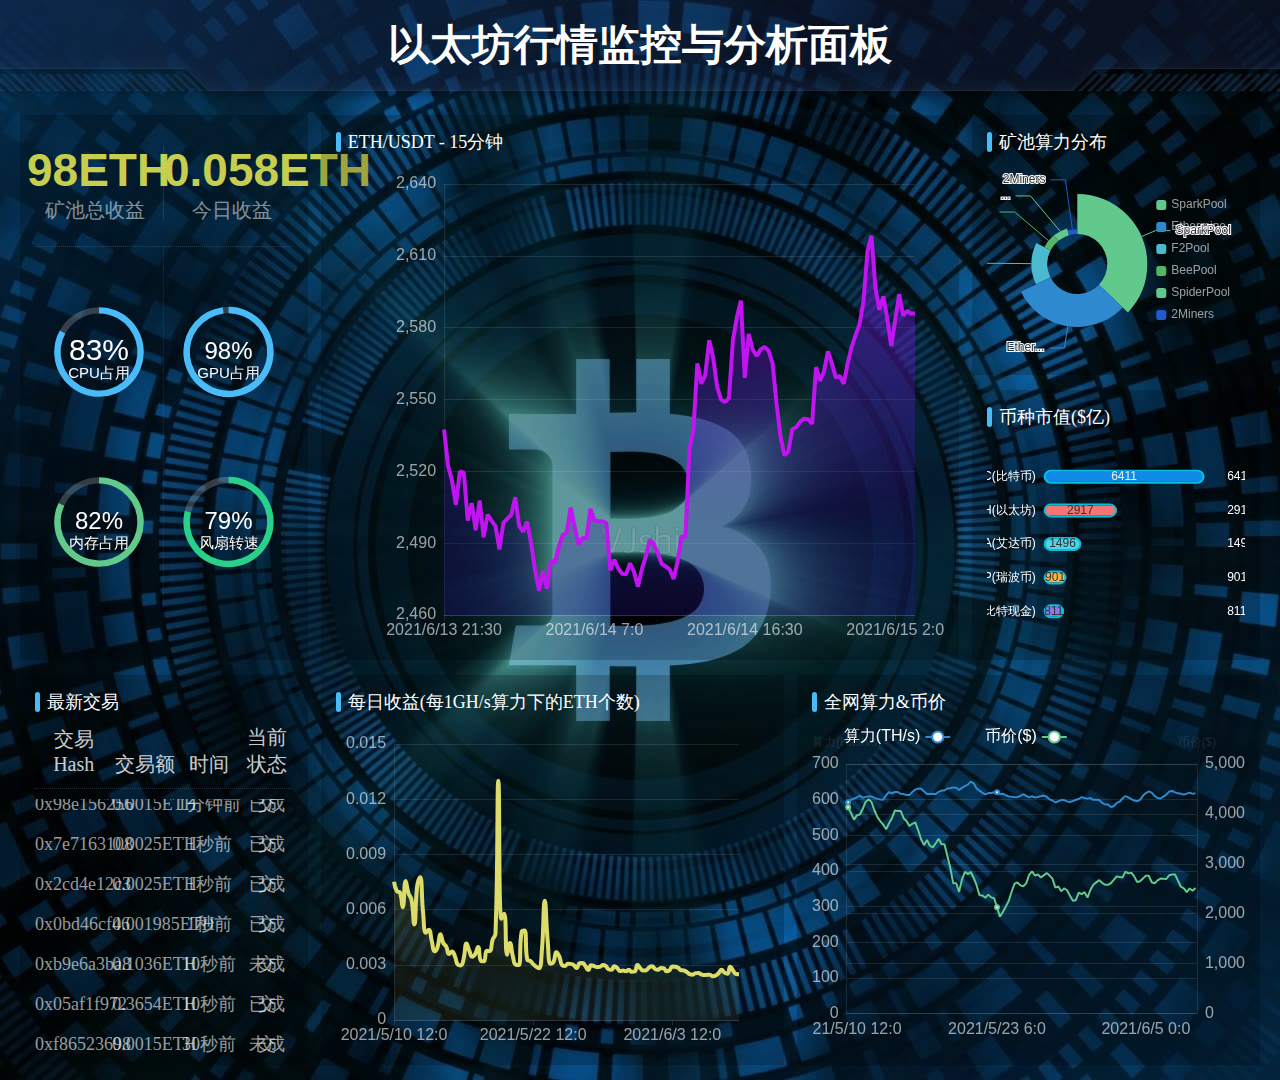
==== index.html @ 6bd68f40 "pages" ====
﻿<!DOCTYPE html>
<html lang="cn">
<head>
<meta charset="utf-8">
  <title>以太坊矿机监控与行情分析</title>

<script type="text/javascript" src="js/jquery.js"></script>
<script type="text/javascript" src="js/echarts.min.js"></script>
<script type="text/javascript" src="js/js.js"></script>
<script type="text/javascript" src="js/jquery.limarquee.js"></script>
<script type="text/javascript" src="js/jquery.cxselect.min.js"></script>
<link rel="stylesheet" href="css/comon0.css">
</head>
<body>
<div style="background:#000d4a url(images/bg.jpg) center top;">
  <div class="loading">
    <div class="loadbox"> <img src="picture/loading.gif"> 页面加载中... </div>
  </div>
  <div class="back"></div>
  <div class="head">
    <h1>以太坊行情监控与分析面板</h1>
    <div class="weather"><span id="showTime"></span></div>
	    </div>
    <script>
var t = null;
    t = setTimeout(time,1000);//開始运行
    function time()
    {
       clearTimeout(t);//清除定时器
       dt = new Date();
		var y=dt.getFullYear();
		var mt=dt.getMonth()+1;
		var day=dt.getDate();
       var h=dt.getHours();//获取时
       var m=dt.getMinutes();//获取分
       var s=dt.getSeconds();//获取秒
       document.getElementById("showTime").innerHTML = y+"年"+mt+"月"+day+"日"+h+"时"+m+"分"+s+"秒";
       t = setTimeout(time,1000); //设定定时器，循环运行
    }
</script>
  <div class="mainbox">
    <ul class="clearfix">
      <li>
        <div class="boxall" style="height:545px;">

          <div class="navboxall" >
			<div class="sycm">
          <ul class="clearfix">
            <li>
              <h2>98ETH</h2>
              <span>矿池总收益</span></li>
            <li>
              <h2>0.058ETH</h2>
              <span>今日收益</span></li>

          </ul>

        </div>

			  <ul class="jindu clearfix">
				  <div></div>
				  <div></div>
			  <li id="zb1"></li>
			  <li id="zb2"></li>
			  <li id="zb3"></li>
			  <li id="zb4"></li>
			  </ul>
			</div>
        </div>
      </li>
      <li>
        <div class="boxall" style="height:545px">
          <div class="alltitle">ETH/USDT - 15分钟</div>
          <div class="navboxall" id="echart4"></div>
        </div>
      </li>
      <li>
        <div class="boxall" style="height:260px">
          <div class="alltitle">矿池算力分布</div>
          <div class="navboxall" id="echart1"> </div>
        </div>
        <div class="boxall" style="height:270px">
          <div class="alltitle">币种市值($亿)</div>
          <div class="navboxall"  id="echart2"> </div>
        </div>
      </li>
    </ul>
    <ul class="clearfix">
      <li>
        <div class="boxall" style="height:390px;">
          <div class="alltitle">最新交易</div>
          <div class="navboxall" >
            <div class="wraptit"> <span>交易Hash</span><span>交易额</span><span>时间</span><span>当前状态</span> </div>
            <div class="wrap">
              <ul>
                <li>
                  <p><span>0x7e7163108</span><span>0.0025ETH</span><span>1秒前</span><span>已成交</span></p>
                </li>
                <li>
                  <p><span>0x2cd4e12c3</span><span>0.0025ETH</span><span>1秒前</span><span>已成交</span></p>
                </li>
                <li>
                  <p><span>0x0bd46cf46</span><span>0.001985ETH</span><span>1秒前</span><span>已成交</span></p>
                </li>
                <li>
                  <p><span>0xb9e6a3ba8</span><span>0.1036ETH</span><span>10秒前</span><span>已成交</span></p>
                </li>
                <li>
                  <p><span>0x05af1f972</span><span>0.3654ETH</span><span>10秒前</span><span>未成交</span></p>
                </li>
                <li>
                  <p><span>0xf86523698</span><span>0.0015ETH</span><span>30秒前</span><span>已成交</span></p>
                </li>
                <li>
                  <p><span>0xf86523751</span><span>0.0015ETH</span><span>30秒前</span><span>未成交</span></p>
                </li>
                <li>
                  <p><span>0x98e156256</span><span>0.0015ETH</span><span>1分钟前</span><span>已成交</span></p>
                </li>

				</ul>
            </div>
          </div>
        </div>
      </li>
      <li style="width:38%">
        <div class="boxall" style="height:390px">
          <div class="alltitle">每日收益(每1GH/s算力下的ETH个数)</div>
          <div class="navboxall" id="echart3"></div>
        </div>
      </li>
      <li style="width:38%">
        <div class="boxall" style="height:390px">
          <div class="alltitle">全网算力&币价</div>
          <div class="navboxall" id="echart5"></div>
        </div>
      </li>
    </ul>
  </div>
</div>

<script>
  $('#echart4').click(()=>{
    $(location).attr('href', './otherpages/k-line.html');
  })

  $('#zb1').click(()=>{
    $(location).attr('href', './otherpages/miners.html');
  })
  $('#zb2').click(()=>{
    $(location).attr('href', './otherpages/miners.html');
  })
  $('#zb3').click(()=>{
    $(location).attr('href', './otherpages/miners.html');
  })
  $('#zb4').click(()=>{
    $(location).attr('href', './otherpages/miners.html');
  })

  $('#echart3').click(()=>{
    $(location).attr('href', './otherpages/income.html');
  })

  $('#echart1').click(()=>{
    $(location).attr('href', './otherpages/minerPool.html');
  })

$(function(){
	$('.wrap').liMarquee({
		direction: 'up',//身上滚动
		//runshort: false,//内容不足时不滚动
		scrollamount: 20//速度
	});
});
</script>

</body>
</html>
---- css/comon0.css ----
﻿@charset "utf-8";
/* CSS Document */
* {
    -webkit-box-sizing: border-box;
    -moz-box-sizing: border-box;
    box-sizing: border-box
}

*, body {
    padding: 0px;
    margin: 0px;
    color: #222;
    font-family: "微软雅黑";
}

body {
    color: #666;
    font-size: 16px;
}

li {
    list-style-type: none;
}

table {
}

i {
    margin: 0px;
    padding: 0px;
    text-indent: 0px;
}

img {
    border: none;
    max-width: 100%;
}

a {
    text-decoration: none;
    color: #399bff;
}

a.active, a:focus {
    outline: none !important;
    text-decoration: none;
}

ol, ul, p, h1, h2, h3, h4, h5, h6 {
    padding: 0;
    margin: 0
}

a:hover {
    color: #06c;
    text-decoration: none !important
}


.clearfix:after, .clearfix:before {
    display: table;
    content: " "
}

.clearfix:after {
    clear: both
}

.pulll_left {
    float: left;
}

.pulll_right {
    float: right;
}


.loading {
    position: fixed;
    left: 0;
    top: 0;
    font-size: 16px;
    z-index: 100000000;
    width: 100%;
    height: 100%;
    background: #1a1a1c;
    text-align: center;
}

.loadbox {
    position: absolute;
    width: 160px;
    height: 150px;
    color: rgba(255, 255, 255, .6);
    left: 50%;
    top: 50%;
    margin-top: -100px;
    margin-left: -75px;
}

.loadbox img {
    margin: 10px auto;
    display: block;
    width: 40px;
}

.head {
    height: 105px;
    background: url(../images/head_bg.png) no-repeat center center;
    position: relative
}

.head h1 {
    color: #fff;
    text-align: center;
    font-size: 42px;
    line-height: 90px;;
}

.head h1 img {
    width: 1.5rem;
    display: inline-block;
    vertical-align: middle;
    margin-right: .2rem
}

.weather {
    position: absolute;
    right: 30px;
    top: 0;
    line-height: 70px;
}

.weather span {
    color: rgba(255, 255, 255, .9) !important;
    font-size: 24px;
}


.mainbox {
    padding: 10px 20px 0px 20px;
}

.mainbox > ul {
    margin-left: -.4rem;
    margin-right: -.4rem;
}

.mainbox > ul > li {
    float: left;
    padding: 0 .4rem
}

.mainbox > ul > li {
    width: 24%
}

.mainbox > ul > li:nth-child(2) {
    width: 52%
}

.boxall {
    padding: 15px;
    background: rgba(0, 0, 0, .2);
    position: relative;
    margin-bottom: 15px;;
    z-index: 10;
}

.alltitle {
    font-size: 18px;
    color: #fff;
    position: relative;
    padding-left: 12px;
    margin-bottom: 10px;
}

.alltitle:before {
    width: 5px;
    height: 20px;
    top: 2px;
    position: absolute;
    content: "";
    background: #49bcf7;
    border-radius: 20px;
    left: 0;
}

.navboxall {
    height: calc(100% - 30px);
}

/*Plugin CSS*/
.wrap {
    height: 82%;
    overflow: hidden;
}

.wrap li {
    line-height: 40px;
    height: 40px;
}

.wrap li p, .wraptit {
    font-size: 0;
}

.wrap li span, .wraptit span {
    display: inline-block;
    font-size: 18px;
    color: rgba(255, 255, 255, .6);
    text-align: center;
}

.wraptit {
    border-bottom: 1px dotted rgba(255, 255, 255, .15);
    padding: 0 0 10px 0;
    margin-bottom: 10px;
}

.wraptit span {
    font-size: 20px;
    color: rgba(255, 255, 255, .8);
}

.wrap li span:nth-child(1), .wraptit span:nth-child(1) {
    width: 30%
}

.wrap li span:nth-child(2), .wraptit span:nth-child(2) {
    width: 25%
}

.wrap li span:nth-child(3), .wraptit span:nth-child(3) {
    width: 25%
}

.wrap li span:nth-child(4), .wraptit span:nth-child(4) {
    width: 20%
}

.str_wrap {
    overflow: hidden;
    width: 100%;
    position: relative;
    -moz-user-select: none;
    -khtml-user-select: none;
    user-select: none;
    white-space: nowrap;
}


.str_move {
    white-space: nowrap;
    position: absolute;
    top: 0;
    left: 0;
    cursor: move;
}

.str_move_clone {
    display: inline-block;
    vertical-align: top;
    position: absolute;
    left: 100%;
    top: 0;
}

.str_vertical .str_move_clone {
    left: 0;
    top: 100%;
}

.str_down .str_move_clone {
    left: 0;
    bottom: 100%;
}

.str_vertical .str_move,
.str_down .str_move {
    white-space: normal;
    width: 100%;
}

.str_static .str_move,
.no_drag .str_move,
.noStop .str_move {
    cursor: inherit;
}

.str_wrap img {
    max-width: none !important;
}


.sycm ul {
    margin-left: -.5rem;
    margin-right: -.5rem;
    padding: .16rem 0;
}

.sycm li {
    float: left;
    width: 50%;
    text-align: center;
    position: relative
}

.sycm li:before {
    position: absolute;
    content: "";
    height: 80%;
    width: 1px;
    background: rgba(255, 255, 255, .1);
    right: 0;
    top: 15%;
}

.sycm li:last-child:before {
    width: 0;
}

.sycm li h2 {
    font-size: 46px;
    padding-top: 10px;
    color: #c7cd4f;
    font-weight: 700;
    font-family: Gotham, "Helvetica Neue", Helvetica, Arial, "sans-serif";
}

.sycm li span {
    font-size: 20px;
    color: #fff;
    opacity: .5;
}


.jindu li {
    width: 50%;
    float: left;
    height: 170px;;
}

.jindu li:nth-child(odd), .jindu div:nth-child(odd) {
    border-right: 1px dotted rgba(255, 255, 255, .1);
}

.jindu div {
    width: 50%;
    float: left;
    color: #fff;
    text-align: center;
    border-top: 1px dotted rgba(255, 255, 255, .15);
    padding: 20px 0 0 0;
    margin: 20px 0 0 0;
    font-size: 24px;
}
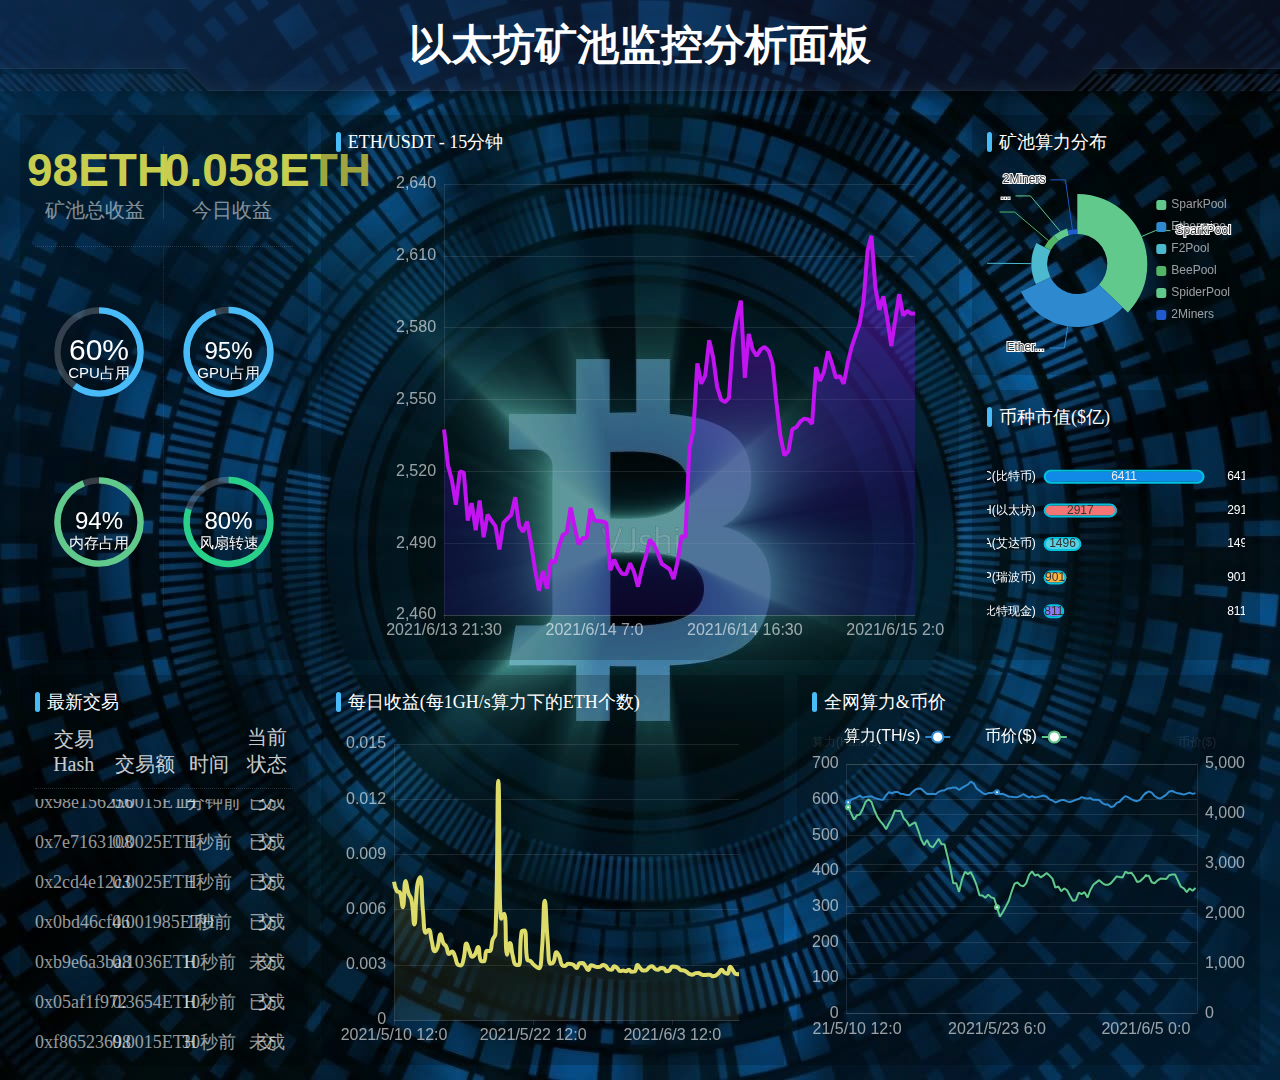
==== commit e50b212b: "new h1" ====
--- a/index.html
+++ b/index.html
@@ -2,7 +2,7 @@
 <html lang="cn">
 <head>
 <meta charset="utf-8">
-  <title>以太坊矿机监控与行情分析</title>
+  <title>以太坊矿池监控分析面板</title>
 
 <script type="text/javascript" src="js/jquery.js"></script>
 <script type="text/javascript" src="js/echarts.min.js"></script>
@@ -18,7 +18,7 @@
   </div>
   <div class="back"></div>
   <div class="head">
-    <h1>以太坊行情监控与分析面板</h1>
+    <h1>以太坊矿池监控分析面板</h1>
     <div class="weather"><span id="showTime"></span></div>
 	    </div>
     <script>
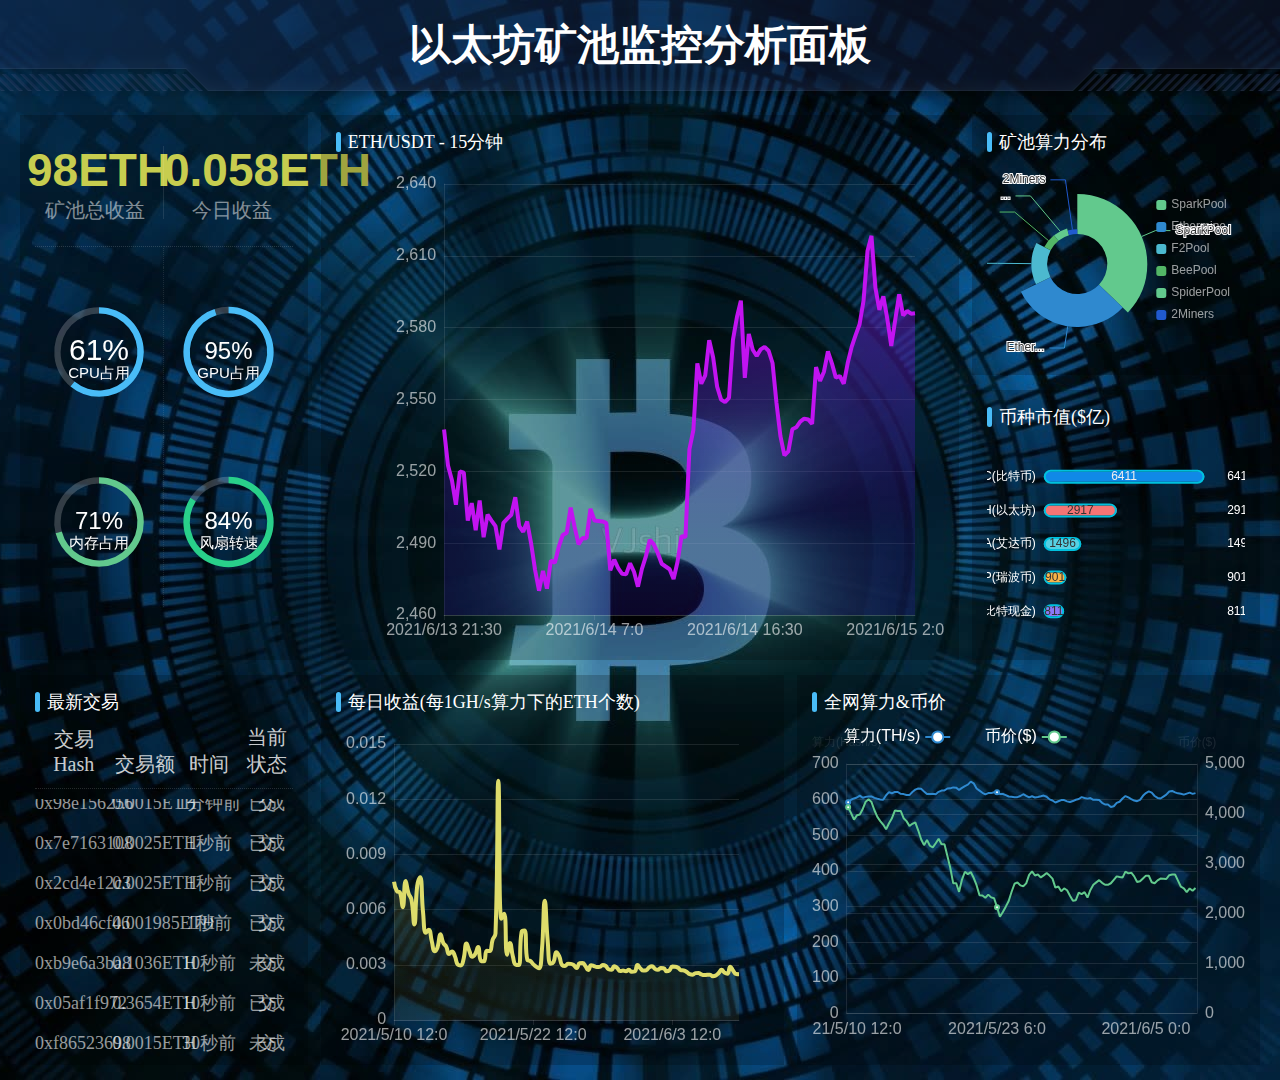
==== commit 6a2dd436: "titles" ====
--- a/index.html
+++ b/index.html
@@ -23,7 +23,7 @@
 	    </div>
     <script>
 var t = null;
-    t = setTimeout(time,1000);//開始运行
+    t = setTimeout(time,1000);
     function time()
     {
        clearTimeout(t);//清除定时器
